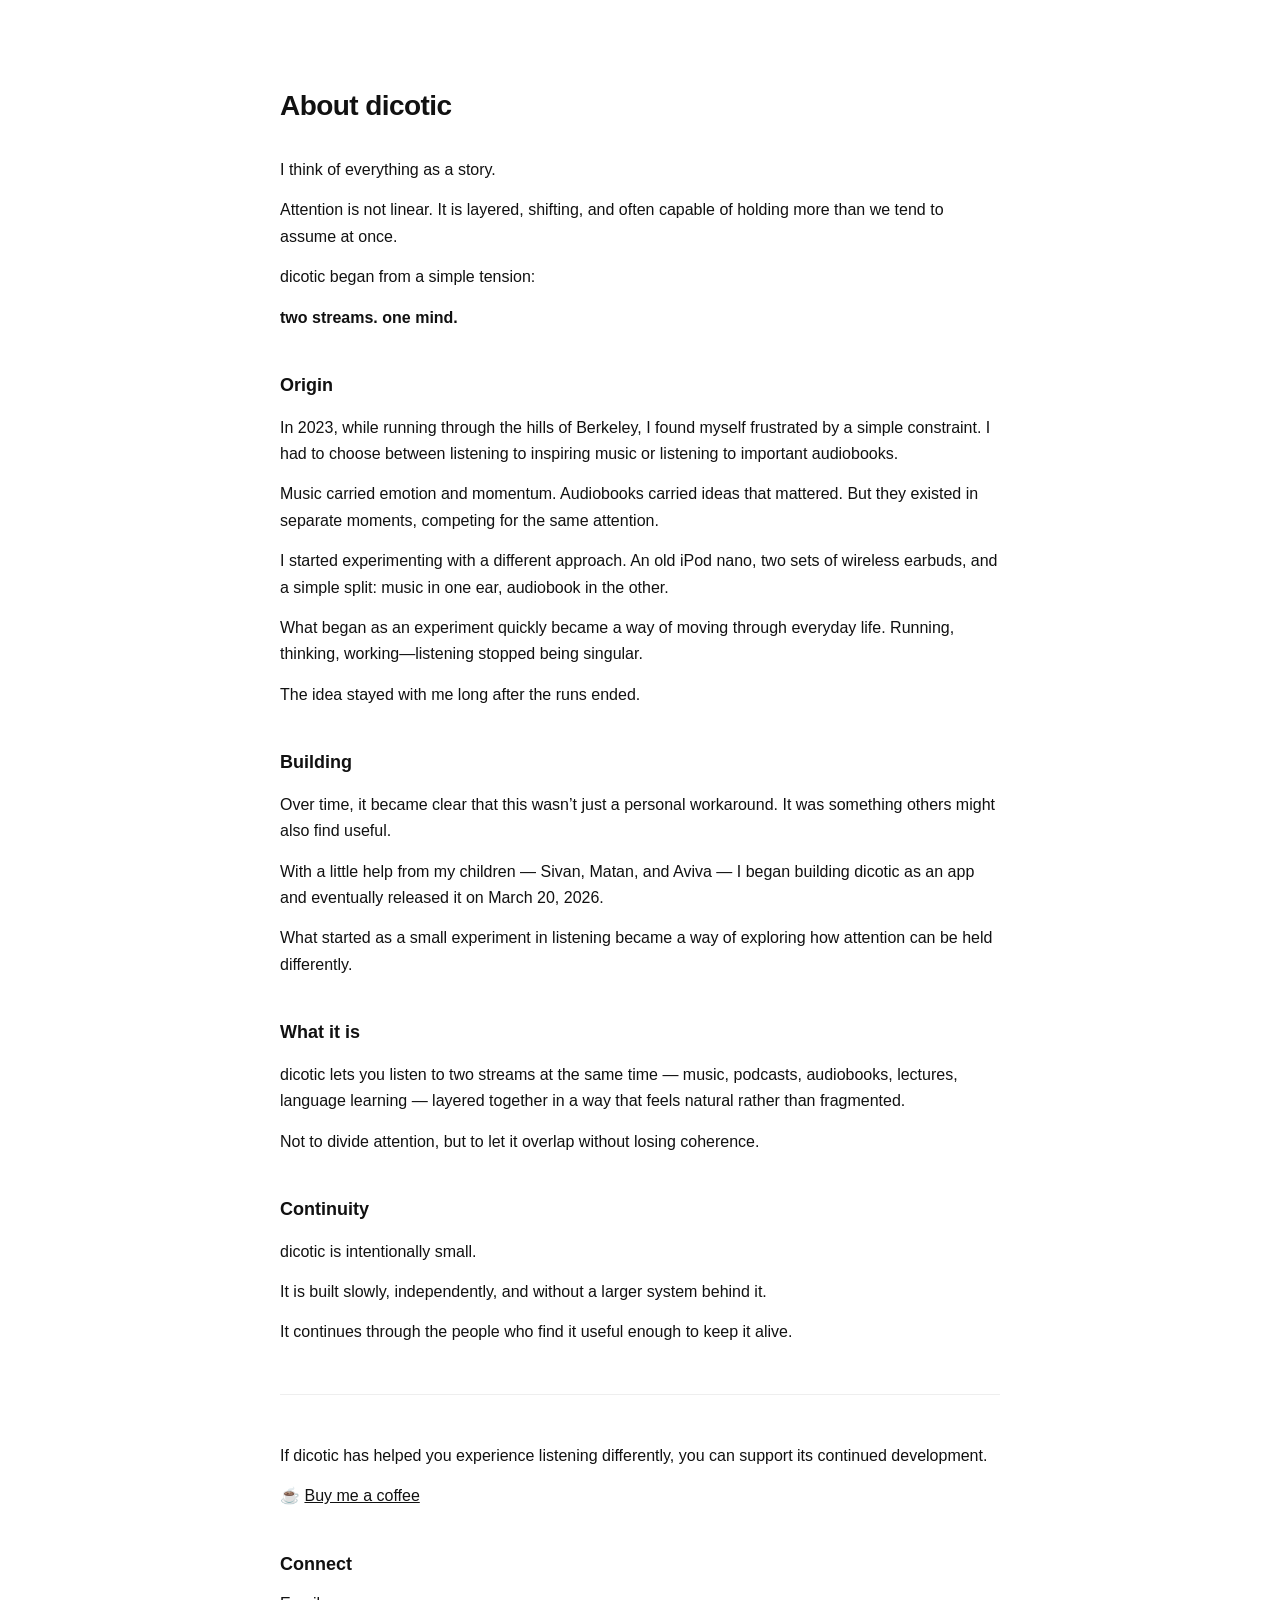
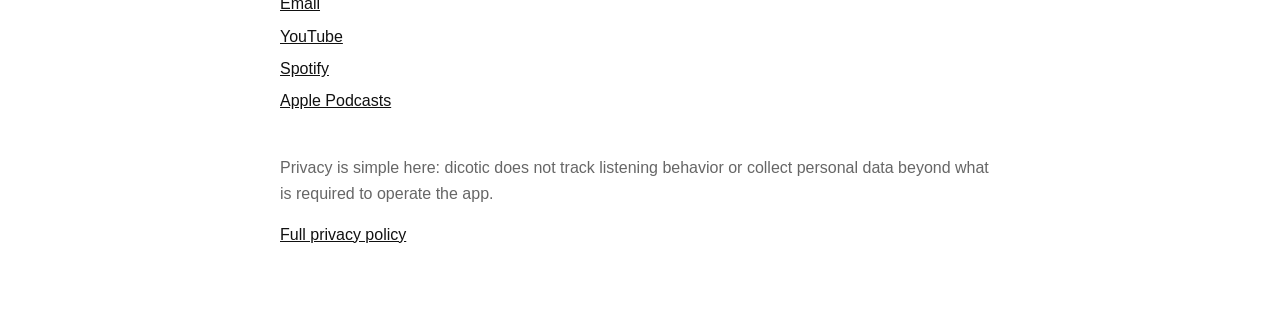
==== about/index.html @ 0e271a34 "creating an about page, 1st try" ====
<!DOCTYPE html>
<html lang="en">
  <head>
    <meta charset="UTF-8" />
    <meta name="viewport" content="width=device-width, initial-scale=1.0" />
    <title>About — dicotic</title>
    <meta
      name="description"
      content="About dicotic — two streams. one mind. A way of listening shaped by lived experience and a simple idea about attention."
    />
    <style>
      body {
        margin: 0;
        padding: 0;
        font-family: -apple-system, BlinkMacSystemFont, "Helvetica Neue",
          Helvetica, Arial, sans-serif;
        background: #ffffff;
        color: #111;
        line-height: 1.65;
      }

      .container {
        max-width: 720px;
        margin: 0 auto;
        padding: 64px 24px;
      }

      h1 {
        font-size: 28px;
        margin-bottom: 28px;
        font-weight: 600;
        letter-spacing: -0.02em;
      }

      h2 {
        font-size: 18px;
        margin-top: 40px;
        margin-bottom: 12px;
        font-weight: 600;
      }

      p {
        margin: 14px 0;
        font-size: 16px;
      }

      a {
        color: #111;
        text-decoration: underline;
      }

      .divider {
        margin: 48px 0;
        border-top: 1px solid #eee;
      }

      .muted {
        color: #666;
      }

      .links a {
        display: block;
        margin: 6px 0;
      }
    </style>
  </head>

  <body>
    <div class="container">
      <h1>About dicotic</h1>

      <p>
        I think of everything as a story.
      </p>

      <p>
        Attention is not linear. It is layered, shifting, and often capable of
        holding more than we tend to assume at once.
      </p>

      <p>
        dicotic began from a simple tension:
      </p>

      <p><strong>two streams. one mind.</strong></p>

      <h2>Origin</h2>

      <p>
        In 2023, while running through the hills of Berkeley, I found myself
        frustrated by a simple constraint. I had to choose between listening to
        inspiring music or listening to important audiobooks.
      </p>

      <p>
        Music carried emotion and momentum. Audiobooks carried ideas that
        mattered. But they existed in separate moments, competing for the same
        attention.
      </p>

      <p>
        I started experimenting with a different approach. An old iPod nano,
        two sets of wireless earbuds, and a simple split: music in one ear,
        audiobook in the other.
      </p>

      <p>
        What began as an experiment quickly became a way of moving through
        everyday life. Running, thinking, working—listening stopped being
        singular.
      </p>

      <p>
        The idea stayed with me long after the runs ended.
      </p>

      <h2>Building</h2>

      <p>
        Over time, it became clear that this wasn’t just a personal workaround.
        It was something others might also find useful.
      </p>

      <p>
        With a little help from my children — Sivan, Matan, and Aviva — I began
        building dicotic as an app and eventually released it on March 20,
        2026.
      </p>

      <p>
        What started as a small experiment in listening became a way of
        exploring how attention can be held differently.
      </p>

      <h2>What it is</h2>

      <p>
        dicotic lets you listen to two streams at the same time — music,
        podcasts, audiobooks, lectures, language learning — layered together in
        a way that feels natural rather than fragmented.
      </p>

      <p>
        Not to divide attention, but to let it overlap without losing coherence.
      </p>

      <h2>Continuity</h2>

      <p>
        dicotic is intentionally small.
      </p>

      <p>
        It is built slowly, independently, and without a larger system behind
        it.
      </p>

      <p>
        It continues through the people who find it useful enough to keep it
        alive.
      </p>

      <div class="divider"></div>

      <p>
        If dicotic has helped you experience listening differently, you can
        support its continued development.
      </p>

      <p>
        ☕ <a href="https://www.buymeacoffee.com/dicotic" target="_blank"
          >Buy me a coffee</a
        >
      </p>

      <h2>Connect</h2>

      <div class="links">
        <a href="mailto:youremail@example.com">Email</a>
        <a href="https://youtube.com">YouTube</a>
        <a href="https://spotify.com">Spotify</a>
        <a href="https://podcasts.apple.com">Apple Podcasts</a>
      </div>

      <div style="margin-top: 40px;" class="muted">
        <p>
          Privacy is simple here: dicotic does not track listening behavior or
          collect personal data beyond what is required to operate the app.
        </p>

        <p>
          <a href="/privacy">Full privacy policy</a>
        </p>
      </div>
    </div>
  </body>
</html>
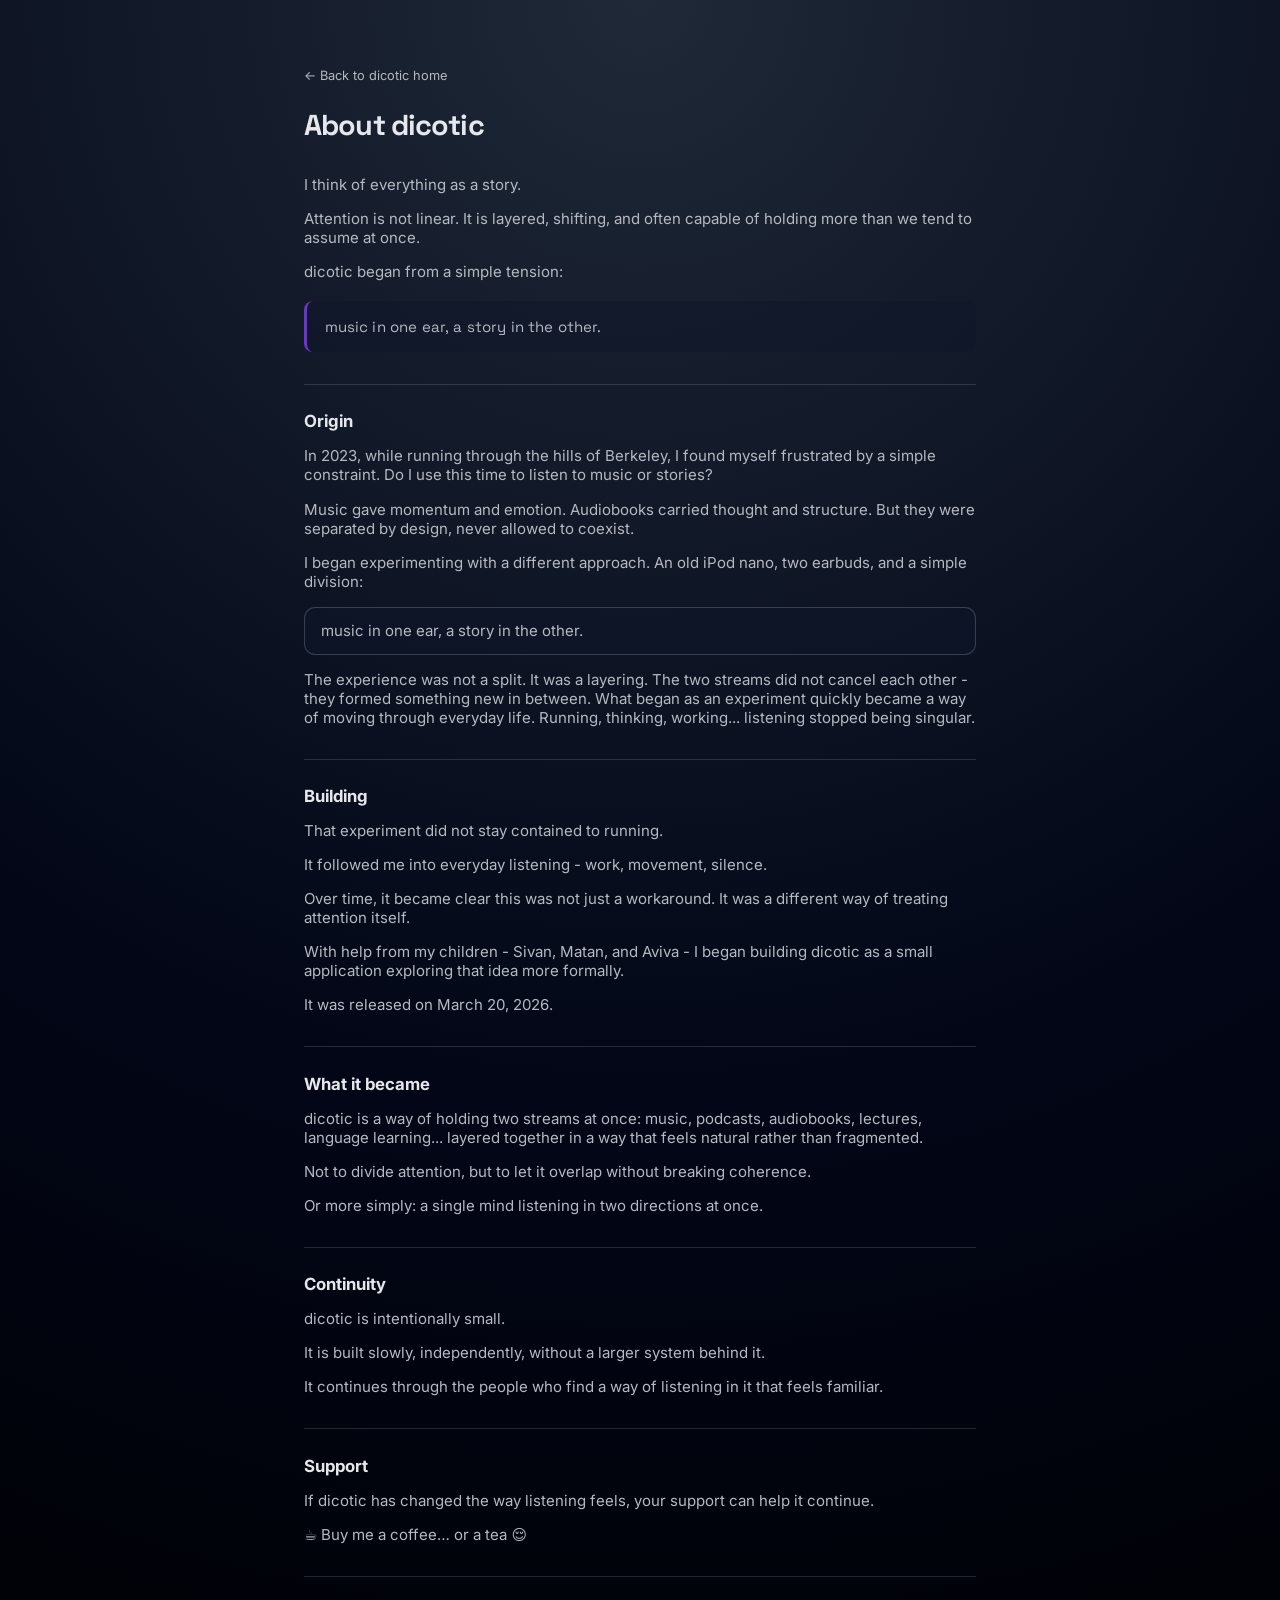
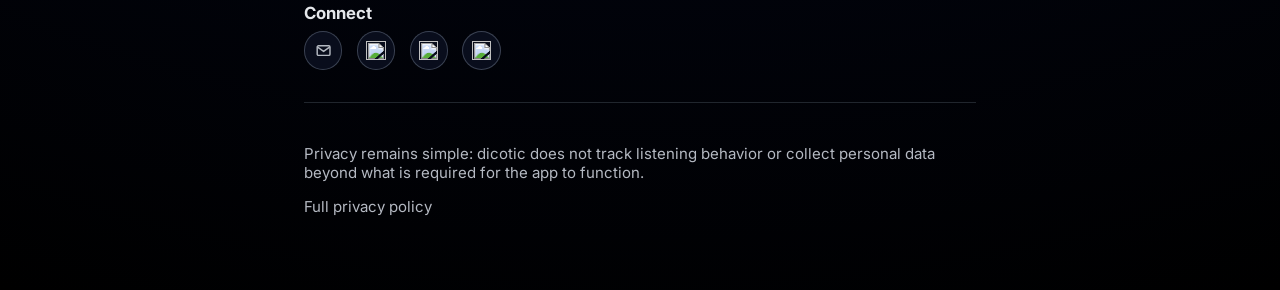
==== commit a4fe0ab9: "2nd attempt" ====
--- a/about/index.html
+++ b/about/index.html
@@ -3,195 +3,293 @@
   <head>
     <meta charset="UTF-8" />
     <meta name="viewport" content="width=device-width, initial-scale=1.0" />
-    <title>About — dicotic</title>
+    <title>dicotic – About</title>
     <meta
       name="description"
-      content="About dicotic — two streams. one mind. A way of listening shaped by lived experience and a simple idea about attention."
+      content="About dicotic — two streams. one mind. A way of listening shaped by lived experience and attention as layered experience."
     />
+    <link rel="preconnect" href="https://fonts.googleapis.com" />
+    <link rel="preconnect" href="https://fonts.gstatic.com" crossorigin />
+    <link
+      href="https://fonts.googleapis.com/css2?family=Inter:wght@300;400;500;600;700&family=Space+Grotesk:wght@400;500;600;700&display=swap"
+      rel="stylesheet"
+    />
+    <link rel="stylesheet" href="../css/styles.css" />
     <style>
-      body {
-        margin: 0;
-        padding: 0;
-        font-family: -apple-system, BlinkMacSystemFont, "Helvetica Neue",
-          Helvetica, Arial, sans-serif;
-        background: #ffffff;
-        color: #111;
-        line-height: 1.65;
-      }
-
-      .container {
-        max-width: 720px;
-        margin: 0 auto;
-        padding: 64px 24px;
-      }
-
-      h1 {
-        font-size: 28px;
-        margin-bottom: 28px;
-        font-weight: 600;
-        letter-spacing: -0.02em;
-      }
-
-      h2 {
-        font-size: 18px;
-        margin-top: 40px;
-        margin-bottom: 12px;
-        font-weight: 600;
-      }
-
-      p {
-        margin: 14px 0;
-        font-size: 16px;
-      }
-
-      a {
-        color: #111;
-        text-decoration: underline;
-      }
-
-      .divider {
-        margin: 48px 0;
-        border-top: 1px solid #eee;
-      }
-
-      .muted {
-        color: #666;
-      }
-
-      .links a {
+      .about-intro {
+        margin-bottom: 2rem;
+      }
+
+      .about-core-message {
+        margin: 1.25rem 0 0;
+        padding: 1rem 1.1rem;
+        border-left: 3px solid rgba(124, 58, 237, 0.85);
+        border-radius: 0.55rem;
+        background: rgba(15, 23, 42, 0.55);
+        font-family: "Space Grotesk", system-ui, sans-serif;
+        font-size: 1.08rem;
+        letter-spacing: 0.01em;
+        color: #e5e7eb;
+      }
+
+      .about-block {
+        margin-top: 2rem;
+        padding-top: 1.65rem;
+        border-top: 1px solid rgba(148, 163, 184, 0.22);
+      }
+
+      .about-block h2 {
+        margin-top: 0;
+      }
+
+      .about-callout {
+        margin: 1rem 0 0;
+        padding: 0.85rem 1rem;
+        border-radius: 0.7rem;
+        border: 1px solid rgba(148, 163, 184, 0.3);
+        background: rgba(15, 23, 42, 0.5);
+        color: #cdd2dc;
+      }
+
+      .social-icons {
+        display: flex;
+        align-items: center;
+        gap: 0.9rem;
+        margin: 0.4rem 0 1.1rem;
+      }
+
+      .social-icon-link {
+        width: 2.4rem;
+        height: 2.4rem;
+        display: inline-flex;
+        align-items: center;
+        justify-content: center;
+        border-radius: 999px;
+        border: 1px solid rgba(148, 163, 184, 0.35);
+        background: rgba(15, 23, 42, 0.6);
+        color: #b4b9c2;
+        transition: transform 0.15s ease-out, color 0.15s ease-out,
+          border-color 0.15s ease-out, background 0.15s ease-out;
+      }
+
+      .social-icon-link:hover,
+      .social-icon-link:focus-visible {
+        transform: translateY(-1px);
+        color: #e5e7eb;
+        border-color: rgba(229, 231, 235, 0.7);
+        background: rgba(30, 41, 59, 0.9);
+      }
+
+      .social-icon-link:focus-visible {
+        outline: 2px solid rgba(124, 58, 237, 0.8);
+        outline-offset: 2px;
+      }
+
+      .social-icon-link img,
+      .social-icon-link svg {
+        width: 1.2rem;
+        height: 1.2rem;
         display: block;
-        margin: 6px 0;
       }
     </style>
   </head>
-
   <body>
-    <div class="container">
-      <h1>About dicotic</h1>
-
-      <p>
-        I think of everything as a story.
-      </p>
-
-      <p>
-        Attention is not linear. It is layered, shifting, and often capable of
-        holding more than we tend to assume at once.
-      </p>
-
-      <p>
-        dicotic began from a simple tension:
-      </p>
-
-      <p><strong>two streams. one mind.</strong></p>
-
-      <h2>Origin</h2>
-
-      <p>
-        In 2023, while running through the hills of Berkeley, I found myself
-        frustrated by a simple constraint. I had to choose between listening to
-        inspiring music or listening to important audiobooks.
-      </p>
-
-      <p>
-        Music carried emotion and momentum. Audiobooks carried ideas that
-        mattered. But they existed in separate moments, competing for the same
-        attention.
-      </p>
-
-      <p>
-        I started experimenting with a different approach. An old iPod nano,
-        two sets of wireless earbuds, and a simple split: music in one ear,
-        audiobook in the other.
-      </p>
-
-      <p>
-        What began as an experiment quickly became a way of moving through
-        everyday life. Running, thinking, working—listening stopped being
-        singular.
-      </p>
-
-      <p>
-        The idea stayed with me long after the runs ended.
-      </p>
-
-      <h2>Building</h2>
-
-      <p>
-        Over time, it became clear that this wasn’t just a personal workaround.
-        It was something others might also find useful.
-      </p>
-
-      <p>
-        With a little help from my children — Sivan, Matan, and Aviva — I began
-        building dicotic as an app and eventually released it on March 20,
-        2026.
-      </p>
-
-      <p>
-        What started as a small experiment in listening became a way of
-        exploring how attention can be held differently.
-      </p>
-
-      <h2>What it is</h2>
-
-      <p>
-        dicotic lets you listen to two streams at the same time — music,
-        podcasts, audiobooks, lectures, language learning — layered together in
-        a way that feels natural rather than fragmented.
-      </p>
-
-      <p>
-        Not to divide attention, but to let it overlap without losing coherence.
-      </p>
-
-      <h2>Continuity</h2>
-
-      <p>
-        dicotic is intentionally small.
-      </p>
-
-      <p>
-        It is built slowly, independently, and without a larger system behind
-        it.
-      </p>
-
-      <p>
-        It continues through the people who find it useful enough to keep it
-        alive.
-      </p>
-
-      <div class="divider"></div>
-
-      <p>
-        If dicotic has helped you experience listening differently, you can
-        support its continued development.
-      </p>
-
-      <p>
-        ☕ <a href="https://www.buymeacoffee.com/dicotic" target="_blank"
-          >Buy me a coffee</a
-        >
-      </p>
-
-      <h2>Connect</h2>
-
-      <div class="links">
-        <a href="mailto:youremail@example.com">Email</a>
-        <a href="https://youtube.com">YouTube</a>
-        <a href="https://spotify.com">Spotify</a>
-        <a href="https://podcasts.apple.com">Apple Podcasts</a>
+    <main class="legal-main">
+      <div class="container legal-container">
+        <a href="../index.html" class="legal-back-link">← Back to dicotic home</a>
+
+        <header class="legal-header">
+          <h1>About dicotic</h1>
+        </header>
+
+        <section class="legal-section">
+          <div class="about-intro">
+            <p>I think of everything as a story.</p>
+
+            <p>
+                Attention is not linear. It is layered, shifting, and often capable of holding more than we tend to assume at once.
+            </p>
+
+            <p>dicotic began from a simple tension:</p>
+
+            <p class="about-core-message">music in one ear, a story in the other.</p>
+          </div>
+
+          <div class="about-block">
+            <h2>Origin</h2>
+
+            <p>
+              In 2023, while running through the hills of Berkeley, I found myself
+              frustrated by a simple constraint. Do I use this time to listen to music or stories?
+            </p>
+
+            <p>
+              Music gave momentum and emotion. Audiobooks carried thought and
+              structure. But they were separated by design, never allowed to
+              coexist.
+            </p>
+
+            <p>
+              I began experimenting with a different approach. An old iPod
+              nano, two earbuds, and a simple division:
+            </p>
+
+            <p class="about-callout">music in one ear, a story in the other.</p>
+
+            <p>
+              The experience was not a split. It was a layering. The two streams
+              did not cancel each other - they formed something new in between.
+              What began as an experiment quickly became a way of moving through
+              everyday life. Running, thinking, working... listening stopped being
+              singular.
+            </p>
+          </div>
+
+          <div class="about-block">
+            <h2>Building</h2>
+
+            <p>That experiment did not stay contained to running.</p>
+
+            <p>It followed me into everyday listening - work, movement, silence.</p>
+
+            <p>
+              Over time, it became clear this was not just a workaround. It was a
+              different way of treating attention itself.
+            </p>
+
+            <p>
+              With help from my children - Sivan, Matan, and Aviva - I began
+              building dicotic as a small application exploring that idea more
+              formally.
+            </p>
+
+            <p>It was released on March 20, 2026.</p>
+          </div>
+
+          <div class="about-block">
+            <h2>What it became</h2>
+
+            <p>
+              dicotic is a way of holding two streams at once: music, podcasts,
+              audiobooks, lectures, language learning... layered together in
+              a way that feels natural rather than fragmented.
+            </p>
+
+            <p>
+              Not to divide attention, but to let it overlap without breaking
+              coherence.
+            </p>
+
+            <p>Or more simply: a single mind listening in two directions at once.</p>
+          </div>
+
+          <div class="about-block">
+            <h2>Continuity</h2>
+
+            <p>dicotic is intentionally small.</p>
+
+            <p>
+              It is built slowly, independently, without a larger system behind it.
+            </p>
+
+            <p>
+              It continues through the people who find a way of listening in it
+              that feels familiar.
+            </p>
+          </div>
+
+          <div class="about-block">
+            <h2>Support</h2>
+
+            <p>
+              If dicotic has changed the way listening feels, your support can help it
+              continue.
+            </p>
+
+            <p>
+              <a
+                href="https://www.buymeacoffee.com/dicotic"
+                target="_blank"
+                rel="noopener noreferrer"
+              >
+              ☕ Buy me a coffee… or a tea 😌
+              </a>
+            </p>
+          </div>
+
+          <div class="about-block">
+            <h2>Connect</h2>
+
+            <div class="social-icons" aria-label="Contact and social links">
+              <a
+                class="social-icon-link"
+                href="mailto:dicoticListening@gmail.com"
+                aria-label="Email dicotic"
+                title="Email"
+              >
+                <svg viewBox="0 0 24 24" xmlns="http://www.w3.org/2000/svg" aria-hidden="true">
+                  <path
+                    d="M4 7.5A1.5 1.5 0 0 1 5.5 6h13A1.5 1.5 0 0 1 20 7.5v9a1.5 1.5 0 0 1-1.5 1.5h-13A1.5 1.5 0 0 1 4 16.5v-9Z"
+                    fill="none"
+                    stroke="currentColor"
+                    stroke-width="1.8"
+                  />
+                  <path
+                    d="m5 8 7 5 7-5"
+                    fill="none"
+                    stroke="currentColor"
+                    stroke-width="1.8"
+                    stroke-linecap="round"
+                    stroke-linejoin="round"
+                  />
+                </svg>
+              </a>
+              <a
+                class="social-icon-link"
+                href="https://youtube.com/@dan_in_nature"
+                target="_blank"
+                rel="noopener noreferrer"
+                aria-label="Dan in Nature on YouTube"
+                title="YouTube"
+              >
+                <img src="https://cdn.simpleicons.org/youtube/b4b9c2" alt="" aria-hidden="true" />
+              </a>
+              <a
+                class="social-icon-link"
+                href="https://open.spotify.com/show/6FTpAgK3XmbV8jXsADY6Id?si=cb01e6f1670648ca"
+                target="_blank"
+                rel="noopener noreferrer"
+                aria-label="Dan in Nature on Spotify"
+                title="Spotify"
+              >
+                <img src="https://cdn.simpleicons.org/spotify/b4b9c2" alt="" aria-hidden="true" />
+              </a>
+              <a
+                class="social-icon-link"
+                href="https://podcasts.apple.com/us/podcast/dan-in-nature/id1805280830"
+                target="_blank"
+                rel="noopener noreferrer"
+                aria-label="Dan in Nature on Apple Podcasts"
+                title="Apple Podcasts"
+              >
+                <img src="https://cdn.simpleicons.org/applepodcasts/b4b9c2" alt="" aria-hidden="true" />
+              </a>
+            </div>
+          </div>
+
+          <div class="about-block">
+          <p>
+            Privacy remains simple: dicotic does not track listening behavior or
+            collect personal data beyond what is required for the app to
+            function.
+          </p>
+
+          <p>
+            <a href="../privacy.html">Full privacy policy</a>
+          </p>
+          </div>
+        </section>
       </div>
-
-      <div style="margin-top: 40px;" class="muted">
-        <p>
-          Privacy is simple here: dicotic does not track listening behavior or
-          collect personal data beyond what is required to operate the app.
-        </p>
-
-        <p>
-          <a href="/privacy">Full privacy policy</a>
-        </p>
-      </div>
-    </div>
+    </main>
   </body>
 </html>
--- a/css/styles.css
+++ b/css/styles.css
@@ -0,0 +1,934 @@
+:root {
+  --bg: #050815;
+  --bg-alt: #080b1f;
+  --bg-elevated: #111827;
+  --border-subtle: rgba(148, 163, 184, 0.25);
+  --text: #e5e7eb;
+  --text-soft: #b4b9c2;
+  --accent: #7c3aed;
+  --accent-soft: rgba(124, 58, 237, 0.2);
+  --accent-secondary: #22d3ee;
+  --danger: #f97373;
+  --pill-bg: rgba(15, 23, 42, 0.9);
+  --radius-lg: 24px;
+  --radius-md: 18px;
+  --radius-pill: 999px;
+  --shadow-soft: 0 32px 80px rgba(15, 23, 42, 0.8);
+  --shadow-subtle: 0 18px 40px rgba(15, 23, 42, 0.6);
+  --shadow-pill: 0 18px 40px rgba(15, 23, 42, 0.7);
+}
+
+*,
+*::before,
+*::after {
+  box-sizing: border-box;
+}
+
+html,
+body {
+  margin: 0;
+  padding: 0;
+}
+
+body {
+  min-height: 100vh;
+  font-family: "Inter", system-ui, -apple-system, BlinkMacSystemFont, "Segoe UI",
+    sans-serif;
+  color: var(--text);
+  background: radial-gradient(circle at top, #1f2937 0, #020617 55%, #000 100%);
+  -webkit-font-smoothing: antialiased;
+}
+
+img {
+  max-width: 100%;
+  display: block;
+}
+
+a {
+  color: inherit;
+  text-decoration: none;
+}
+
+main {
+  display: block;
+}
+
+.container {
+  width: 100%;
+  max-width: 1120px;
+  margin: 0 auto;
+  padding: 0 1.5rem;
+}
+
+.site-header {
+  position: sticky;
+  top: 0;
+  z-index: 40;
+  backdrop-filter: blur(20px);
+  background: linear-gradient(
+    to bottom,
+    rgba(2, 6, 23, 0.95),
+    rgba(2, 6, 23, 0.7),
+    transparent
+  );
+  border-bottom: 1px solid rgba(31, 41, 55, 0.7);
+}
+
+.header-inner {
+  display: flex;
+  align-items: center;
+  justify-content: space-between;
+  padding: 0.75rem 1.5rem;
+}
+
+.brand {
+  display: inline-flex;
+  align-items: center;
+  gap: 0.6rem;
+}
+
+.brand-mark {
+  width: 32px;
+  height: 32px;
+  border-radius: 40%;
+  display: block;
+  object-fit: contain;
+  box-shadow: var(--shadow-pill);
+}
+
+.brand-text {
+  font-family: "Space Grotesk", system-ui, sans-serif;
+  font-weight: 600;
+  letter-spacing: 0.06em;
+  text-transform: lowercase;
+  font-size: 0.95rem;
+}
+
+.main-nav {
+  display: flex;
+  gap: 1.5rem;
+  font-size: 0.85rem;
+  color: var(--text-soft);
+}
+
+.main-nav a {
+  position: relative;
+  padding-bottom: 0.1rem;
+}
+
+.main-nav a::after {
+  content: "";
+  position: absolute;
+  left: 0;
+  bottom: -0.1rem;
+  width: 0;
+  height: 2px;
+  background: linear-gradient(to right, #22d3ee, #7c3aed);
+  border-radius: 999px;
+  transition: width 0.18s ease-out;
+}
+
+.main-nav a:hover::after,
+.main-nav a:focus-visible::after {
+  width: 100%;
+}
+
+.header-cta {
+  display: flex;
+  flex-direction: row;
+  align-items: center;
+  justify-content: flex-end;
+  gap: 0.8rem;
+}
+
+.header-countdown {
+  display: flex;
+  flex-direction: column;
+  align-items: center;
+  line-height: 1;
+  font-family: "Space Grotesk", system-ui, sans-serif;
+  color: #e5e7eb;
+  font-variant-numeric: tabular-nums;
+  white-space: nowrap;
+  border: 1px solid rgba(148, 163, 184, 0.35);
+  background: rgba(15, 23, 42, 0.55);
+  border-radius: var(--radius-pill);
+  padding: 0.4rem 0.6rem;
+  opacity: 0.75;
+  transform: scale(0.92);
+}
+
+.header-countdown-title {
+  font-size: 0.5rem;
+  letter-spacing: 0.12em;
+  text-transform: uppercase;
+  color: var(--text-soft);
+}
+
+.header-countdown-value {
+  font-size: 1.0rem;
+  font-weight: 700;
+  letter-spacing: 0.04em;
+}
+
+.btn {
+  display: inline-flex;
+  align-items: center;
+  justify-content: center;
+  padding: 0.6rem 1.3rem;
+  border-radius: var(--radius-pill);
+  border: 1px solid transparent;
+  font-size: 0.85rem;
+  font-weight: 500;
+  cursor: pointer;
+  transition: transform 0.15s ease-out, box-shadow 0.15s ease-out,
+    background 0.15s ease-out, border-color 0.15s ease-out, color 0.15s ease-out;
+  white-space: nowrap;
+}
+
+.btn-primary {
+  background: linear-gradient(135deg, #22d3ee, #6366f1, #7c3aed);
+  color: #020617;
+  box-shadow: var(--shadow-subtle);
+}
+
+.btn-primary:hover {
+  transform: translateY(-1px);
+  box-shadow: 0 26px 55px rgba(15, 23, 42, 0.9);
+}
+
+.btn-secondary {
+  background: rgba(15, 23, 42, 0.85);
+  border-color: rgba(148, 163, 184, 0.4);
+  color: var(--text-soft);
+}
+
+.btn-secondary:hover {
+  border-color: rgba(209, 213, 219, 0.7);
+  color: #e5e7eb;
+}
+
+.btn-ghost {
+  background: transparent;
+  border-color: rgba(148, 163, 184, 0.5);
+  color: var(--text-soft);
+}
+
+.btn-ghost:hover {
+  border-color: #c4b5fd;
+  color: #e5e7eb;
+}
+
+.hero {
+  padding: 5rem 0 4rem;
+}
+
+.hero-grid {
+  display: grid;
+  grid-template-columns: minmax(0, 1.2fr) minmax(0, 1.1fr);
+  gap: 3.5rem;
+  align-items: center;
+}
+
+.hero-text h1 {
+  font-family: "Space Grotesk", system-ui, sans-serif;
+  font-size: clamp(2.8rem, 5vw, 3.6rem);
+  line-height: 1.05;
+  margin: 0 0 1rem;
+  letter-spacing: -0.04em;
+}
+
+.hero-copy {
+  font-size: 1rem;
+  line-height: 1.6;
+  color: var(--text-soft);
+  max-width: 32rem;
+}
+
+.eyebrow {
+  text-transform: uppercase;
+  letter-spacing: 0.18em;
+  font-size: 0.75rem;
+  color: #a5b4fc;
+  margin: 0 0 0.85rem;
+}
+
+.hero-cta {
+  display: flex;
+  flex-wrap: wrap;
+  gap: 0.75rem;
+  margin: 1.8rem 0 0.75rem;
+}
+
+.cta-note {
+  font-size: 0.8rem;
+  color: var(--text-soft);
+  margin: 0;
+}
+
+.hero-meta {
+  margin-top: 1.4rem;
+  display: flex;
+  flex-wrap: wrap;
+  gap: 0.6rem;
+}
+
+.pill {
+  padding: 0.2rem 0.8rem;
+  border-radius: var(--radius-pill);
+  background: var(--pill-bg);
+  color: var(--text-soft);
+  font-size: 0.6rem;
+  border: 1px solid rgba(148, 163, 184, 0.22);
+}
+
+.hero-copy .pill {
+  margin-left: 0.5rem;
+  vertical-align: middle;
+}
+
+.hero-visual {
+  position: relative;
+  display: flex;
+  flex-direction: column;
+  gap: 1.6rem;
+}
+
+.ear-split {
+  display: grid;
+  grid-template-columns: repeat(2, minmax(0, 1fr));
+  gap: 0.8rem;
+  margin-bottom: 0.5rem;
+  position: relative;
+}
+
+.ear-streams {
+  transition: opacity 0.15s ease-out, transform 0.3s ease-out;
+}
+
+.ear-streams.is-fading {
+  opacity: 0;
+}
+
+/* Option C: slide animation */
+.ear-streams.slide-left-out {
+  transform: translateX(100%);
+}
+
+.ear-streams.slide-right-out {
+  transform: translateX(-100%);
+}
+
+.ear-streams.slide-from-left {
+  transform: translateX(-100%);
+}
+
+.ear-streams.slide-from-right {
+  transform: translateX(100%);
+}
+
+.ear-swap-btn {
+  position: absolute;
+  left: 50%;
+  top: 50%;
+  transform: translate(-50%, -50%);
+  z-index: 2;
+  width: 2.25rem;
+  height: 2.25rem;
+  padding: 0;
+  border: 1px solid rgba(255, 255, 255, 0.85);
+  border-radius: 999px;
+  background: var(--bg-elevated);
+  color: var(--text-soft);
+  cursor: pointer;
+  display: flex;
+  align-items: center;
+  justify-content: center;
+  overflow: hidden;
+  transition: color 0.15s ease-out, background 0.15s ease-out, transform 0.15s ease-out;
+}
+
+.ear-swap-btn:hover {
+  color: #e5e7eb;
+  background: rgba(30, 41, 59, 0.9);
+}
+
+.ear-swap-btn:focus-visible {
+  outline: 2px solid var(--accent);
+  outline-offset: 2px;
+}
+
+/* Inline icon next to text (e.g. in hero-copy) */
+.ear-swap-btn-container {
+  display: inline-flex;
+  align-items: center;
+  vertical-align: middle;
+  margin: 0 0.15em;
+}
+
+.ear-swap-btn-container .ear-swap-btn {
+  position: static;
+  transform: none;
+  width: 1.5rem;
+  height: 1.5rem;
+  flex-shrink: 0;
+}
+
+.ear-swap-btn-container .ear-swap-icon {
+  width: 0.9rem;
+  height: 0.9rem;
+}
+
+.ear-swap-icon {
+  width: 1.25rem;
+  height: 1.25rem;
+  display: block;
+  flex-shrink: 0;
+  pointer-events: none;
+}
+
+.ear {
+  position: relative;
+  padding: 0.85rem 1rem;
+  border-radius: var(--radius-md);
+  border: 1px solid var(--border-subtle);
+  background: radial-gradient(circle at top left, #0b1120, #020617 60%);
+  overflow: hidden;
+}
+
+.ear {
+  animation: earPulse 4s ease-in-out infinite;
+}
+
+@keyframes earPulse {
+  0% {
+    box-shadow: 0 0 0px rgba(255, 255, 255, 0.0);
+    transform: scale(1);
+  }
+
+  40% {
+    box-shadow: 0 0 8px rgba(255, 255, 255, 0.25);
+  }
+
+  60% {
+    box-shadow: 0 0 16px rgba(255, 255, 255, 0.35);
+    transform: scale(1.0); /* subtle expansion */
+  }
+
+  100% {
+    box-shadow: 0 0 0px rgba(255, 255, 255, 0.0);
+    transform: scale(1);
+  }
+}
+
+.ear-left {
+  background: radial-gradient(circle at top left, rgba(56, 189, 248, 0.3), #020617 55%);
+}
+
+.ear-right {
+  background: radial-gradient(circle at top right, rgba(167, 139, 250, 0.3), #020617 55%);
+}
+
+.ear-label {
+  display: block;
+  font-size: 0.7rem;
+  text-transform: uppercase;
+  letter-spacing: 0.16em;
+  color: var(--text-soft);
+  margin-bottom: 0.3rem;
+}
+
+.ear-stream {
+  font-size: 0.9rem;
+  font-weight: 500;
+}
+
+.swap-button {
+  width: auto;
+  margin: -1.75rem auto 0.8rem;
+  padding: 0.5rem 1.5rem;
+  border-radius: var(--radius-pill);
+  border: none;
+  font-size: 0.8rem;
+  font-weight: 500;
+  cursor: pointer;
+  background: radial-gradient(
+    circle at left,
+    rgba(56, 189, 248, 0.7),
+    rgba(129, 140, 248, 0.9),
+    rgba(147, 51, 234, 0.95)
+  );
+  color: #020617;
+  box-shadow: 0 18px 40px rgba(15, 23, 42, 0.9);
+  display: inline-flex;
+  align-items: center;
+  justify-content: center;
+}
+
+.swap-button:hover {
+  transform: translateY(-1px);
+}
+
+.section {
+  padding: 4.5rem 0;
+}
+
+.section-alt {
+  background: radial-gradient(circle at top, #020617 0, #020617 55%, #000 100%);
+}
+
+.section-header {
+  text-align: left;
+  max-width: 40rem;
+  margin-bottom: 2rem;
+}
+
+.section-header h2 {
+  font-family: "Space Grotesk", system-ui, sans-serif;
+  font-size: 1.8rem;
+  margin: 0 0 0.7rem;
+  letter-spacing: -0.03em;
+}
+
+.section-lead {
+  margin: 0;
+  font-size: 0.98rem;
+  color: var(--text-soft);
+}
+
+.steps-grid {
+  display: grid;
+  grid-template-columns: repeat(3, minmax(0, 1fr));
+  gap: 1.5rem;
+}
+
+.step-card {
+  padding: 1.4rem 1.35rem 1.5rem;
+  border-radius: var(--radius-lg);
+  border: 1px solid rgba(148, 163, 184, 0.35);
+  background: radial-gradient(circle at top left, #020617, #020617 60%);
+  box-shadow: var(--shadow-subtle);
+}
+
+.step-number {
+  display: inline-flex;
+  align-items: center;
+  justify-content: center;
+  width: 28px;
+  height: 28px;
+  border-radius: 999px;
+  background: rgba(148, 163, 184, 0.16);
+  font-size: 0.8rem;
+  margin-bottom: 0.8rem;
+}
+
+.step-card h3 {
+  margin: 0 0 0.4rem;
+  font-size: 1.02rem;
+}
+
+.step-card p {
+  margin: 0;
+  font-size: 0.9rem;
+  color: var(--text-soft);
+}
+
+.benefits-grid,
+.usecases-grid {
+  display: grid;
+  grid-template-columns: repeat(2, minmax(0, 1fr));
+  gap: 1.3rem;
+}
+
+.benefit-card,
+.usecase-card {
+  background: rgba(15, 23, 42, 0.9);
+  border-radius: var(--radius-lg);
+  padding: 1.4rem 1.4rem 1.5rem;
+  border: 1px solid rgba(148, 163, 184, 0.35);
+}
+
+.benefit-card h3,
+.usecase-card h3 {
+  margin: 0 0 0.5rem;
+  font-size: 1rem;
+}
+
+.benefit-card p,
+.usecase-card p {
+  margin: 0;
+  font-size: 0.9rem;
+  color: var(--text-soft);
+}
+
+.screenshots-row {
+  display: grid;
+  grid-template-columns: repeat(3, minmax(0, 1fr));
+  gap: 1.3rem;
+  margin-top: 1.8rem;
+}
+
+.screenshot-frame {
+  border-radius: 30px;
+  padding: 0.75rem;
+  background: radial-gradient(circle at top, #111827, #020617 70%);
+  border: 1px solid rgba(148, 163, 184, 0.4);
+  box-shadow: var(--shadow-subtle);
+}
+
+.screenshot-frame img {
+  border-radius: 20px;
+  border: 1px solid rgba(15, 23, 42, 0.7);
+}
+
+.screenshot-frame figcaption {
+  margin-top: 0.6rem;
+  font-size: 0.8rem;
+  color: var(--text-soft);
+}
+
+.screenshots-note {
+  margin-top: 1.2rem;
+  font-size: 0.8rem;
+  color: var(--text-soft);
+}
+
+.tutorials-grid {
+  display: grid;
+  grid-template-columns: repeat(3, minmax(0, 1fr));
+  gap: 1.4rem;
+}
+
+.tutorial-card {
+  background: rgba(15, 23, 42, 0.93);
+  border-radius: var(--radius-lg);
+  border: 1px solid rgba(148, 163, 184, 0.4);
+  padding: 1.3rem 1.3rem 1.6rem;
+}
+
+.video-placeholder {
+  border-radius: 18px;
+  padding: 2.6rem 1.2rem;
+  border: 1px dashed rgba(148, 163, 184, 0.5);
+  background: radial-gradient(circle at top left, rgba(124, 58, 237, 0.2), #020617);
+  display: flex;
+  align-items: center;
+  justify-content: center;
+  font-size: 0.9rem;
+  color: #e5e7eb;
+  text-align: center;
+  margin-bottom: 1rem;
+}
+
+.video-placeholder:is(video) {
+  width: 100%;
+  height: auto;
+  padding: 0;
+  display: block;
+  border-style: solid;
+}
+
+.tutorial-card h3 {
+  margin: 0 0 0.5rem;
+  font-size: 1rem;
+}
+
+.tutorial-card p {
+  margin: 0;
+  font-size: 0.9rem;
+  color: var(--text-soft);
+}
+
+.science-layout {
+  display: grid;
+  grid-template-columns: minmax(0, 1.2fr) minmax(0, 1.1fr);
+  gap: 1.8rem;
+  font-size: 0.95rem;
+  color: var(--text-soft);
+}
+
+.legal-main {
+  min-height: 100vh;
+  padding: 4rem 0 3rem;
+  display: flex;
+}
+
+.legal-container {
+  max-width: 720px;
+}
+
+.legal-back-link {
+  display: inline-flex;
+  align-items: center;
+  gap: 0.25rem;
+  font-size: 0.8rem;
+  color: var(--text-soft);
+  margin-bottom: 1.5rem;
+}
+
+.legal-back-link:hover {
+  color: #e5e7eb;
+}
+
+.legal-header {
+  margin-bottom: 2rem;
+}
+
+.legal-header h1 {
+  margin: 0 0 0.3rem;
+  font-family: "Space Grotesk", system-ui, sans-serif;
+  font-size: 1.8rem;
+  letter-spacing: -0.03em;
+}
+
+.legal-meta {
+  margin: 0;
+  font-size: 0.85rem;
+  color: var(--text-soft);
+}
+
+.legal-section {
+  margin-bottom: 1.6rem;
+}
+
+.legal-section h2 {
+  margin: 0 0 0.5rem;
+  font-size: 1.05rem;
+}
+
+.legal-section p,
+.legal-section ul {
+  font-size: 0.94rem;
+  color: var(--text-soft);
+}
+
+.back-story {
+  margin-bottom: 1.6rem;
+}
+
+.back-story h2 {
+  margin: 0 0 0.5rem;
+  font-size: 1.05rem;
+}
+
+.back-story p,
+.back-story ul {
+  font-size: 1.2rem;
+  color: var(--text-soft);
+}
+
+.mailing-page .legal-header .eyebrow {
+  margin-bottom: 0.75rem;
+}
+
+.mailing-form {
+  max-width: 28rem;
+  padding: 1.75rem 1.5rem 1.5rem;
+  border-radius: var(--radius-lg);
+  border: 1px solid rgba(148, 163, 184, 0.35);
+  background: rgba(15, 23, 42, 0.75);
+  box-shadow: var(--shadow-subtle);
+}
+
+.form-field {
+  margin-bottom: 1.25rem;
+}
+
+.form-field label {
+  display: block;
+  font-size: 0.8rem;
+  font-weight: 500;
+  letter-spacing: 0.04em;
+  text-transform: uppercase;
+  color: var(--text-soft);
+  margin-bottom: 0.45rem;
+}
+
+.form-optional {
+  font-weight: 400;
+  text-transform: none;
+  letter-spacing: normal;
+  color: rgba(148, 163, 184, 0.85);
+}
+
+.mailing-form input[type="email"],
+.mailing-form textarea {
+  width: 100%;
+  padding: 0.65rem 0.85rem;
+  font-family: inherit;
+  font-size: 0.95rem;
+  color: var(--text);
+  background: rgba(2, 6, 23, 0.65);
+  border: 1px solid rgba(148, 163, 184, 0.35);
+  border-radius: var(--radius-md);
+  transition: border-color 0.15s ease-out, box-shadow 0.15s ease-out;
+}
+
+.mailing-form input[type="email"]::placeholder,
+.mailing-form textarea::placeholder {
+  color: rgba(148, 163, 184, 0.55);
+}
+
+.mailing-form input[type="email"]:focus,
+.mailing-form textarea:focus {
+  outline: none;
+  border-color: rgba(167, 139, 250, 0.65);
+  box-shadow: 0 0 0 3px rgba(124, 58, 237, 0.2);
+}
+
+.mailing-form textarea {
+  resize: vertical;
+  min-height: 6rem;
+  line-height: 1.5;
+}
+
+.mailing-form-submit {
+  width: 100%;
+  margin-top: 0.25rem;
+}
+
+.mailing-form-note {
+  margin: 1rem 0 0;
+  font-size: 0.78rem;
+  line-height: 1.5;
+  color: var(--text-soft);
+}
+
+.footer-cta {
+  padding: 3.5rem 0;
+  text-align: center;
+  background: radial-gradient(circle at center, rgba(15, 23, 42, 0.6) 0%, transparent 70%);
+  border-top: 1px solid rgba(31, 41, 55, 0.6);
+}
+
+.footer-cta-inner {
+  display: flex;
+  flex-direction: column;
+  align-items: center;
+  gap: 1.25rem;
+}
+
+.footer-cta-logo {
+  width: 56px;
+  height: 56px;
+  object-fit: contain;
+  display: block;
+}
+
+.footer-cta-heading {
+  margin: 0;
+  font-size: 1rem;
+  font-weight: 500;
+  color: var(--text-soft);
+  letter-spacing: 0.02em;
+}
+
+.footer-cta-buttons {
+  display: flex;
+  flex-wrap: wrap;
+  align-items: center;
+  justify-content: center;
+  gap: 0.75rem;
+}
+
+.site-footer {
+  padding: 2.5rem 0 2.7rem;
+  border-top: 1px solid rgba(31, 41, 55, 0.9);
+  background: radial-gradient(circle at top, #020617, #000 60%);
+}
+
+.footer-inner {
+  display: flex;
+  flex-wrap: wrap;
+  align-items: center;
+  justify-content: space-between;
+  gap: 1rem;
+}
+
+.footer-brand {
+  display: inline-flex;
+  align-items: center;
+  gap: 0.5rem;
+}
+
+.footer-links {
+  display: flex;
+  gap: 1.4rem;
+  font-size: 0.8rem;
+  color: var(--text-soft);
+}
+
+.footer-links a:hover {
+  color: #e5e7eb;
+}
+
+.footer-meta {
+  width: 100%;
+  margin: 0;
+  font-size: 0.75rem;
+  color: var(--text-soft);
+}
+
+@media (max-width: 960px) {
+  .hero-grid {
+    grid-template-columns: minmax(0, 1fr);
+  }
+
+  .hero-visual {
+    order: -1;
+  }
+
+  .phone-mock,
+  .ear-caption {
+    margin-left: 0;
+  }
+
+  .header-inner {
+    gap: 0.8rem;
+  }
+
+  .main-nav {
+    display: none;
+  }
+
+  .steps-grid,
+  .benefits-grid,
+  .usecases-grid,
+  .screenshots-row,
+  .tutorials-grid,
+  .science-layout {
+    grid-template-columns: minmax(0, 1fr);
+  }
+
+  .section {
+    padding: 3.5rem 0;
+  }
+}
+
+@media (max-width: 640px) {
+  .container {
+    padding: 0 1.2rem;
+  }
+
+  .hero {
+    padding: 6rem 0 5rem;
+    }
+
+  .hero-cta {
+    flex-direction: column;
+    align-items: flex-start;
+  }
+
+  .footer-cta-buttons {
+    flex-direction: column;
+  }
+
+  .footer-inner {
+    align-items: flex-start;
+  }
+
+  .footer-links {
+    flex-wrap: wrap;
+  }
+}
+
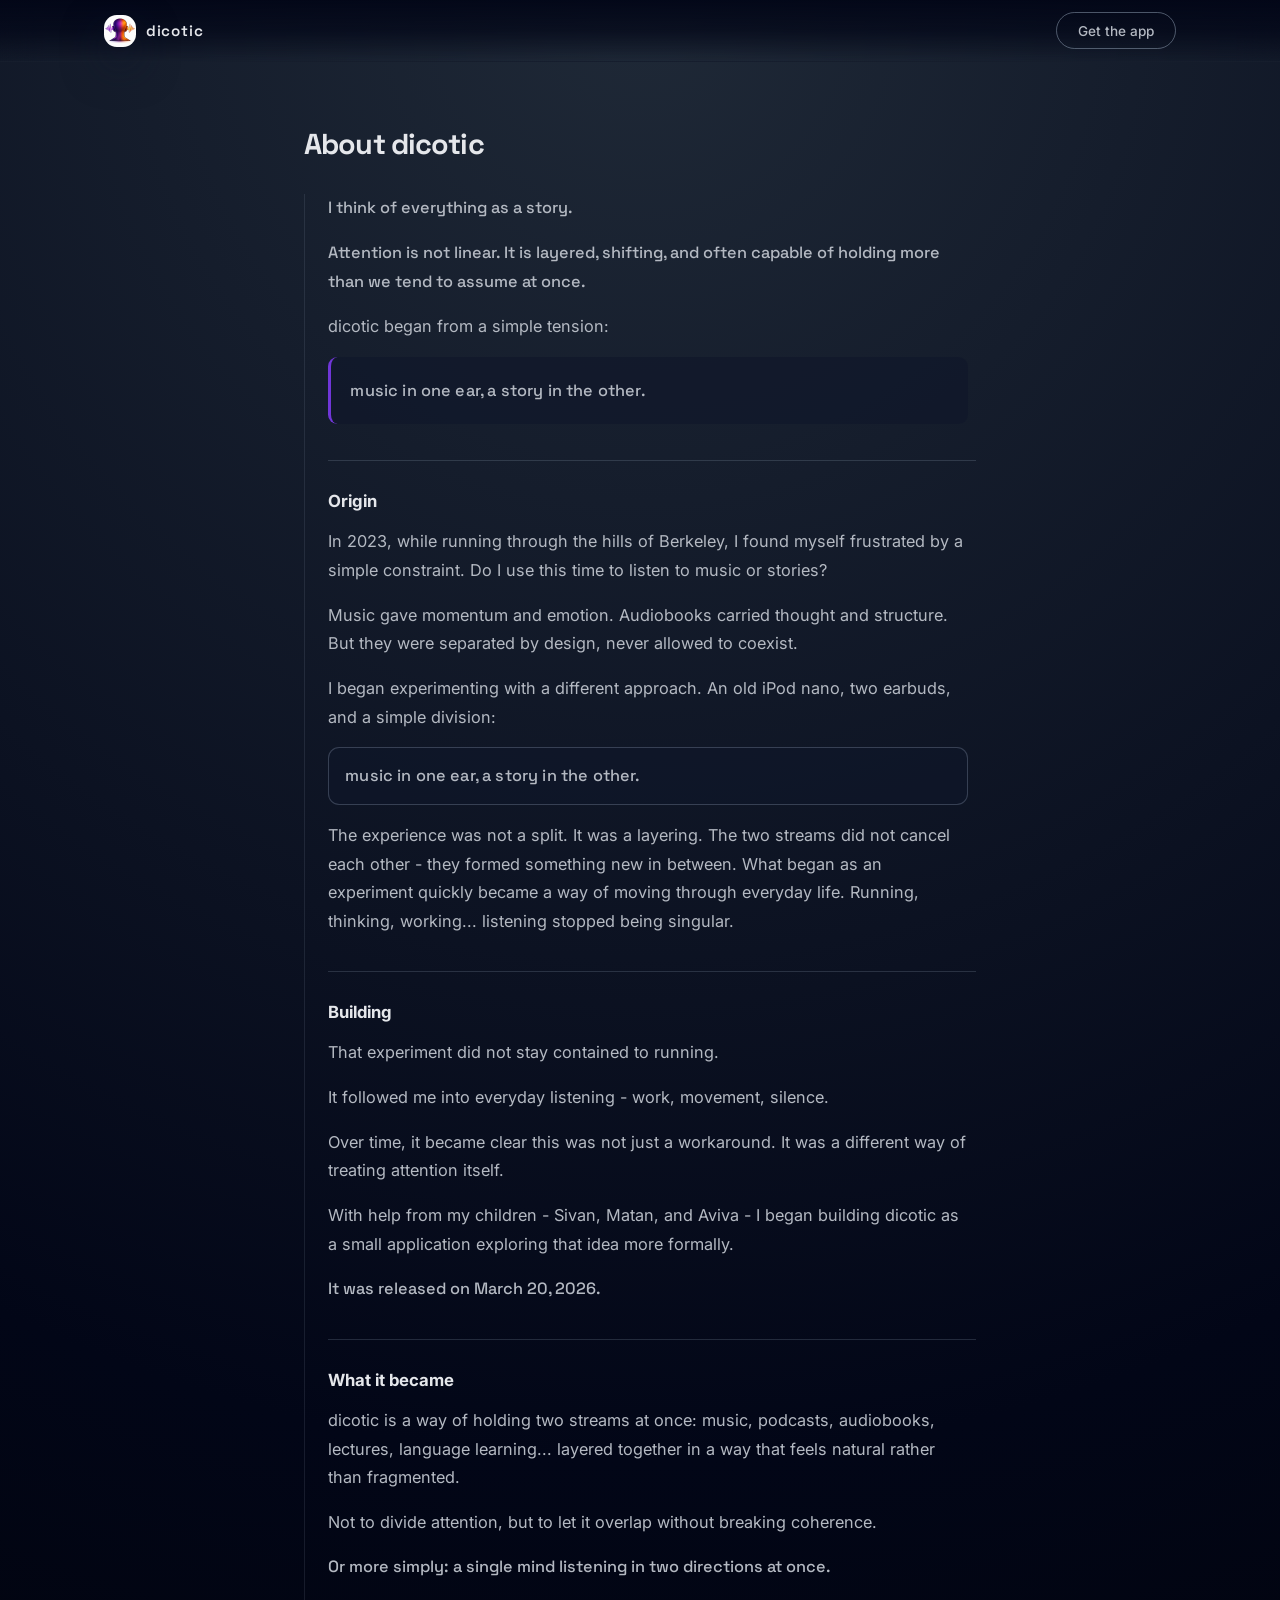
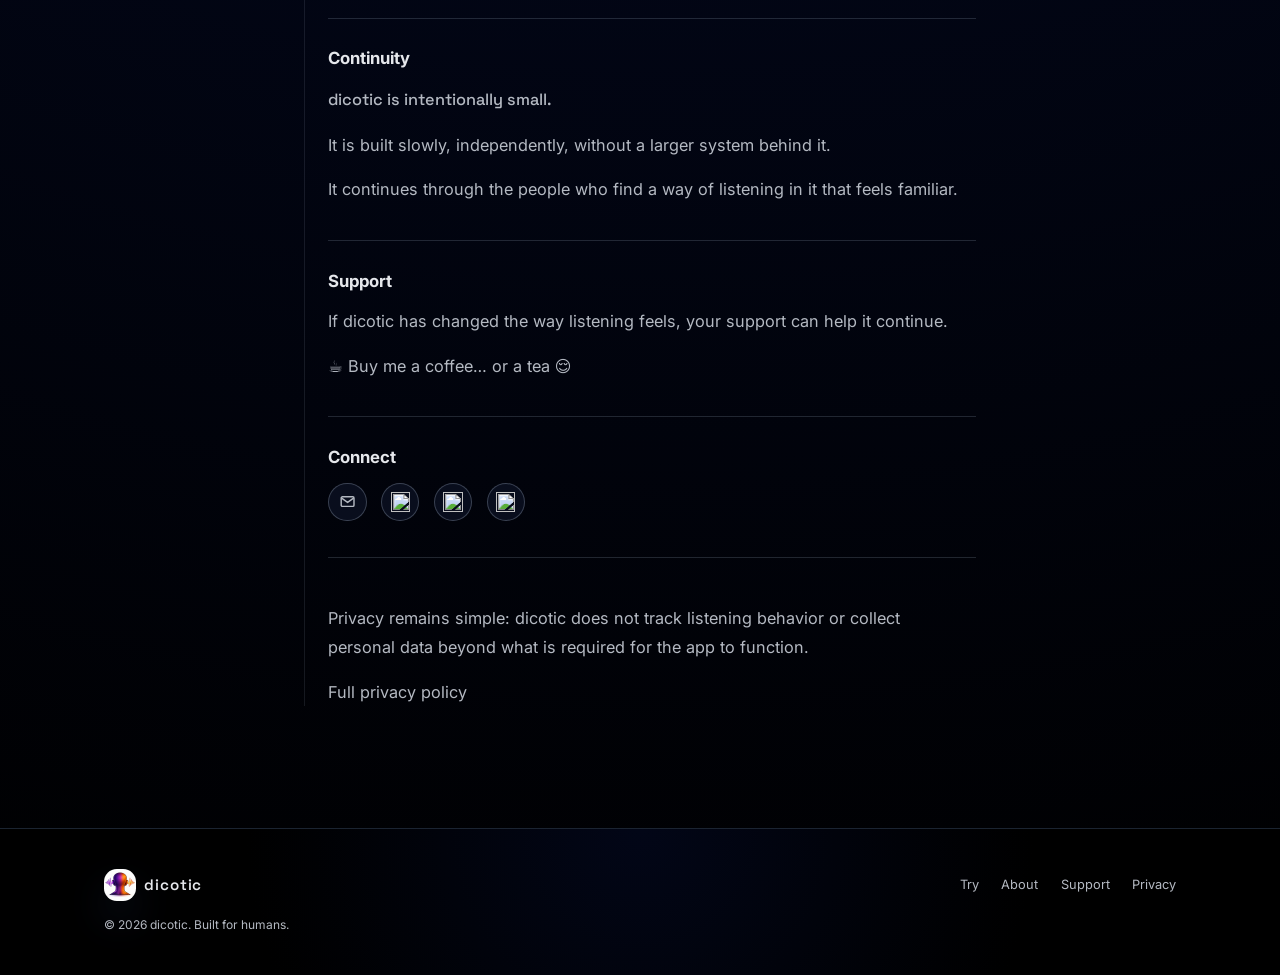
==== commit 29557cc6: "update footers across site" ====
--- a/about/index.html
+++ b/about/index.html
@@ -16,39 +16,70 @@
     />
     <link rel="stylesheet" href="../css/styles.css" />
     <style>
+      .legal-section {
+        border-left: 1px solid rgba(148, 163, 184, 0.14);
+        padding-left: 1.45rem;
+      }
+
       .about-intro {
-        margin-bottom: 2rem;
-      }
-
-      .about-core-message {
-        margin: 1.25rem 0 0;
-        padding: 1rem 1.1rem;
-        border-left: 3px solid rgba(124, 58, 237, 0.85);
-        border-radius: 0.55rem;
-        background: rgba(15, 23, 42, 0.55);
+        margin-bottom: 2.2rem;
+      }
+
+      .leitmotif {
+        margin: 1.5rem 0;
+        padding: 1.2rem 1.2rem;
+        border-left: 3px solid rgba(124, 58, 237, 0.9);
+        background: rgba(15, 23, 42, 0.6);
+        border-radius: 0.6rem;
         font-family: "Space Grotesk", system-ui, sans-serif;
-        font-size: 1.08rem;
+        font-size: 1.15rem;
         letter-spacing: 0.01em;
-        color: #e5e7eb;
+        color: #f3f4f6;
+        font-weight: 500;
       }
 
       .about-block {
-        margin-top: 2rem;
-        padding-top: 1.65rem;
+        margin-top: 2.25rem;
+        padding-top: 1.85rem;
         border-top: 1px solid rgba(148, 163, 184, 0.22);
       }
 
       .about-block h2 {
         margin-top: 0;
+        margin-bottom: 1rem;
+      }
+
+      .about-intro p,
+      .about-block p {
+        max-width: 40rem;
+        font-size: 1.02rem;
+        line-height: 1.75;
+      }
+
+      .about-intro p + p,
+      .about-block p + p {
+        margin-top: 1rem;
+      }
+
+      .about-anchor {
+        margin-top: 1.1rem;
+        font-family: "Space Grotesk", system-ui, sans-serif;
+        font-size: 1.04rem;
+        font-weight: 500;
+        color: #e7eaf0;
       }
 
       .about-callout {
-        margin: 1rem 0 0;
+        margin: 1.2rem 0 0.5rem;
         padding: 0.85rem 1rem;
         border-radius: 0.7rem;
         border: 1px solid rgba(148, 163, 184, 0.3);
         background: rgba(15, 23, 42, 0.5);
         color: #cdd2dc;
+      }
+
+      .about-support {
+        color: #ccd2dc;
       }
 
       .social-icons {
@@ -91,52 +122,66 @@
         height: 1.2rem;
         display: block;
       }
+
+      .about-page-footer {
+        margin-top: 3rem;
+      }
     </style>
   </head>
   <body>
-    <main class="legal-main">
+    <header class="site-header">
+      <div class="container header-inner">
+        <a href="../index.html" class="brand">
+          <img class="brand-mark" src="../img/icon.png" alt="dicotic" width="32" height="32" />
+          <span class="brand-text">dicotic</span>
+        </a>
+        <div class="header-cta">
+          <a href="https://apps.apple.com/us/app/dicotic/id6760433267" class="btn btn-ghost">Get the app</a>
+        </div>
+      </div>
+    </header>
+
+    <main id="top" class="legal-main">
       <div class="container legal-container">
-        <a href="../index.html" class="legal-back-link">← Back to dicotic home</a>
-
         <header class="legal-header">
           <h1>About dicotic</h1>
         </header>
 
         <section class="legal-section">
           <div class="about-intro">
-            <p>I think of everything as a story.</p>
-
-            <p>
+            <p class="about-anchor">I think of everything as a story.</p>
+
+            <p class="about-anchor">
                 Attention is not linear. It is layered, shifting, and often capable of holding more than we tend to assume at once.
             </p>
 
-            <p>dicotic began from a simple tension:</p>
-
-            <p class="about-core-message">music in one ear, a story in the other.</p>
+            <p class="about-support">dicotic began from a simple tension:</p>
+
+            <p class="leitmotif">music in one ear, a story in the other.</p>
           </div>
 
           <div class="about-block">
             <h2>Origin</h2>
 
-            <p>
+            <p class="about-support">
               In 2023, while running through the hills of Berkeley, I found myself
               frustrated by a simple constraint. Do I use this time to listen to music or stories?
             </p>
 
-            <p>
+            <p class="about-support">
               Music gave momentum and emotion. Audiobooks carried thought and
               structure. But they were separated by design, never allowed to
               coexist.
             </p>
 
-            <p>
+            <p class="about-support">
               I began experimenting with a different approach. An old iPod
               nano, two earbuds, and a simple division:
             </p>
 
-            <p class="about-callout">music in one ear, a story in the other.</p>
-
-            <p>
+            <p class="about-callout leitmotif">music in one ear, a story in the other.</p>
+
+            <p class="about-support">
               The experience was not a split. It was a layering. The two streams
               did not cancel each other - they formed something new in between.
               What began as an experiment quickly became a way of moving through
@@ -148,51 +193,51 @@
           <div class="about-block">
             <h2>Building</h2>
 
-            <p>That experiment did not stay contained to running.</p>
-
-            <p>It followed me into everyday listening - work, movement, silence.</p>
-
-            <p>
+            <p class="about-support">That experiment did not stay contained to running.</p>
+
+            <p class="about-support">It followed me into everyday listening - work, movement, silence.</p>
+
+            <p class="about-support">
               Over time, it became clear this was not just a workaround. It was a
               different way of treating attention itself.
             </p>
 
-            <p>
+            <p class="about-support">
               With help from my children - Sivan, Matan, and Aviva - I began
               building dicotic as a small application exploring that idea more
               formally.
             </p>
 
-            <p>It was released on March 20, 2026.</p>
+            <p class="about-anchor">It was released on March 20, 2026.</p>
           </div>
 
           <div class="about-block">
             <h2>What it became</h2>
 
-            <p>
+            <p class="about-support">
               dicotic is a way of holding two streams at once: music, podcasts,
               audiobooks, lectures, language learning... layered together in
               a way that feels natural rather than fragmented.
             </p>
 
-            <p>
+            <p class="about-support">
               Not to divide attention, but to let it overlap without breaking
               coherence.
             </p>
 
-            <p>Or more simply: a single mind listening in two directions at once.</p>
+            <p class="about-anchor">Or more simply: a single mind listening in two directions at once.</p>
           </div>
 
           <div class="about-block">
             <h2>Continuity</h2>
 
-            <p>dicotic is intentionally small.</p>
-
-            <p>
+            <p class="about-anchor">dicotic is intentionally small.</p>
+
+            <p class="about-support">
               It is built slowly, independently, without a larger system behind it.
             </p>
 
-            <p>
+            <p class="about-support">
               It continues through the people who find a way of listening in it
               that feels familiar.
             </p>
@@ -201,7 +246,7 @@
           <div class="about-block">
             <h2>Support</h2>
 
-            <p>
+            <p class="about-support">
               If dicotic has changed the way listening feels, your support can help it
               continue.
             </p>
@@ -278,7 +323,7 @@
           </div>
 
           <div class="about-block">
-          <p>
+          <p class="about-support">
             Privacy remains simple: dicotic does not track listening behavior or
             collect personal data beyond what is required for the app to
             function.
@@ -291,5 +336,30 @@
         </section>
       </div>
     </main>
+
+    <footer class="site-footer about-page-footer">
+      <div class="container footer-inner">
+        <a href="/" class="footer-brand">
+          <img class="brand-mark" src="../img/icon.png" alt="dicotic" width="32" height="32" />
+          <span class="brand-text">dicotic</span>
+        </a>
+        <div class="footer-links">
+          <a href="/try">Try</a>
+          <a href="/about">About</a>
+          <a href="https://www.buymeacoffee.com/dicotic">Support</a>
+          <a href="/privacy.html">Privacy</a>
+        </div>
+        <p class="footer-meta">
+          &copy; <span id="year"></span> dicotic. Built for humans.
+        </p>
+      </div>
+    </footer>
+
+    <script>
+      const yearSpan = document.getElementById("year");
+      if (yearSpan) {
+        yearSpan.textContent = new Date().getFullYear().toString();
+      }
+    </script>
   </body>
 </html>
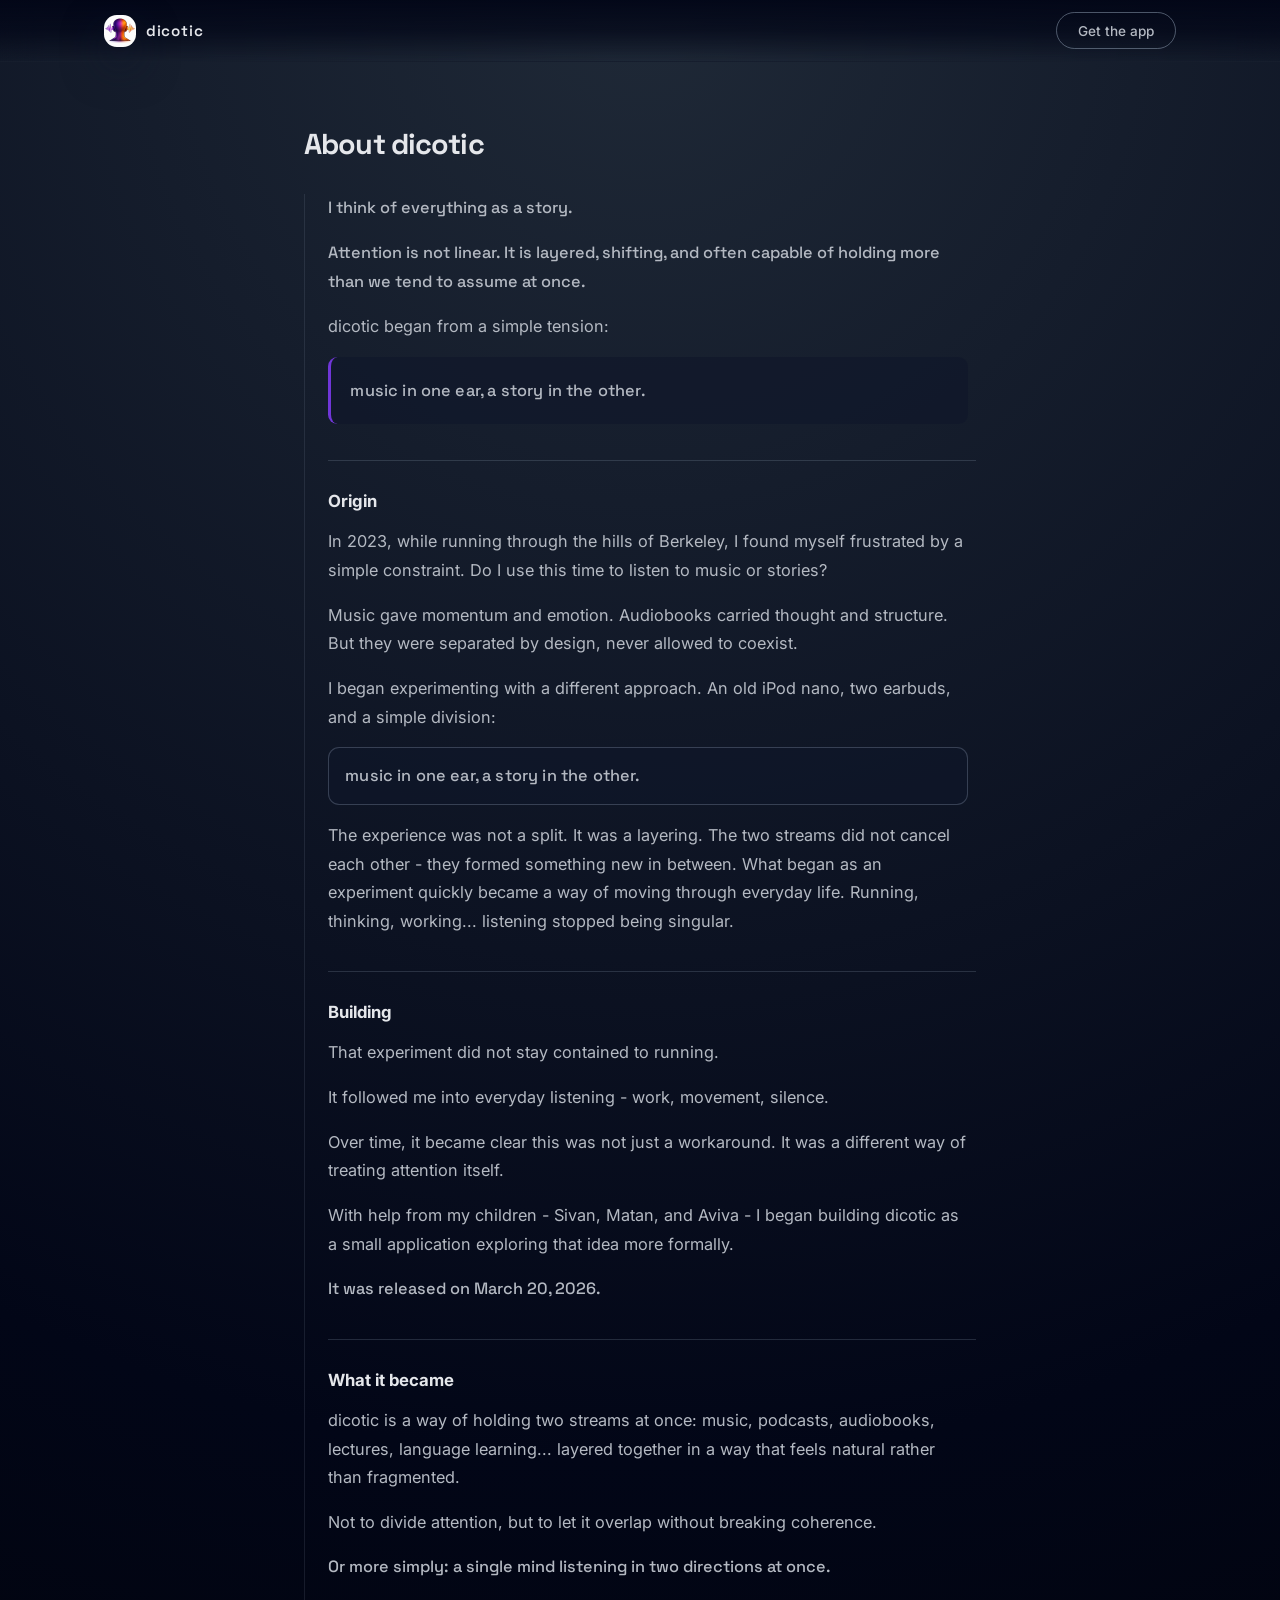
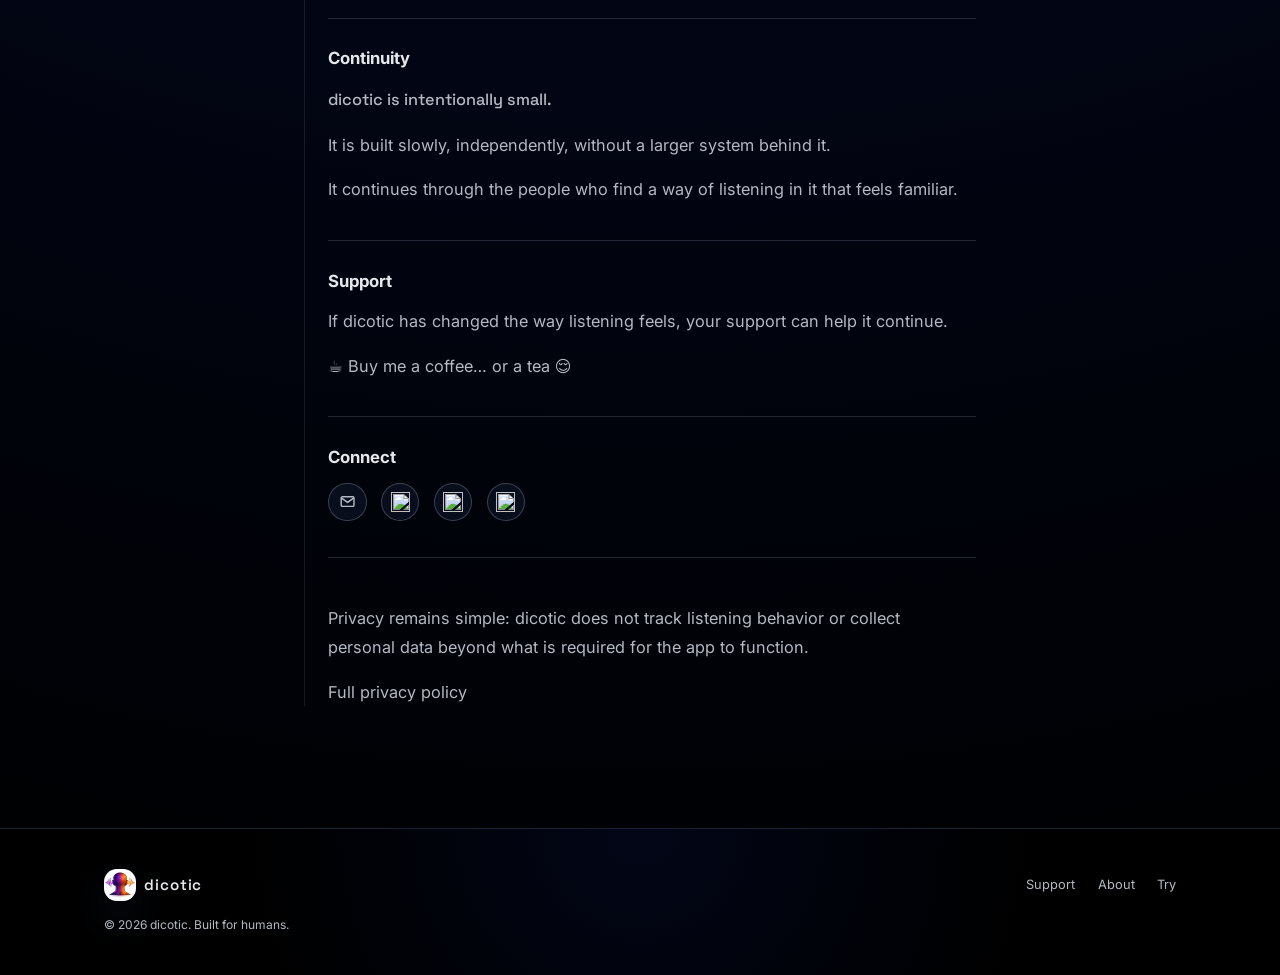
==== commit 67fc45f0: "footer and bmc cover" ====
--- a/about/index.html
+++ b/about/index.html
@@ -344,10 +344,9 @@
           <span class="brand-text">dicotic</span>
         </a>
         <div class="footer-links">
+          <a href="https://www.buymeacoffee.com/dicotic">Support</a>
+          <a href="/about">About</a>
           <a href="/try">Try</a>
-          <a href="/about">About</a>
-          <a href="https://www.buymeacoffee.com/dicotic">Support</a>
-          <a href="/privacy.html">Privacy</a>
         </div>
         <p class="footer-meta">
           &copy; <span id="year"></span> dicotic. Built for humans.
